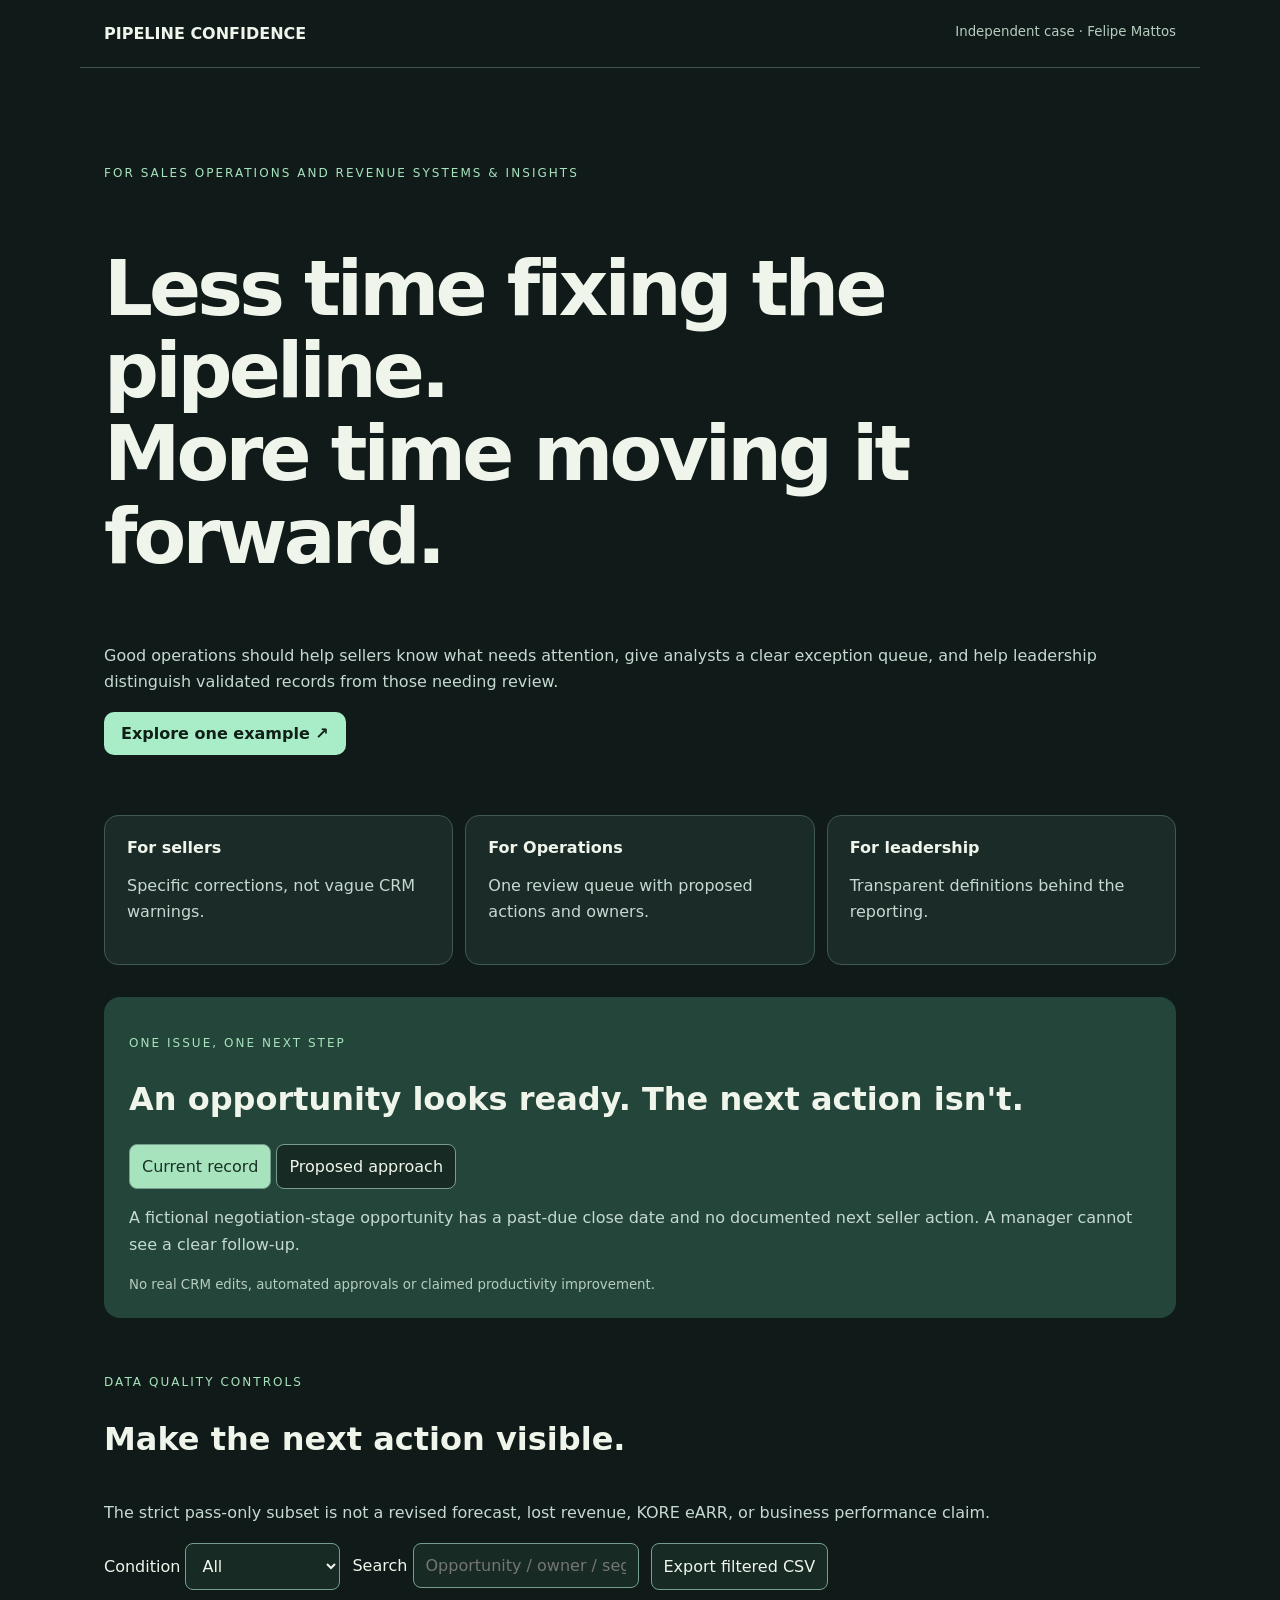
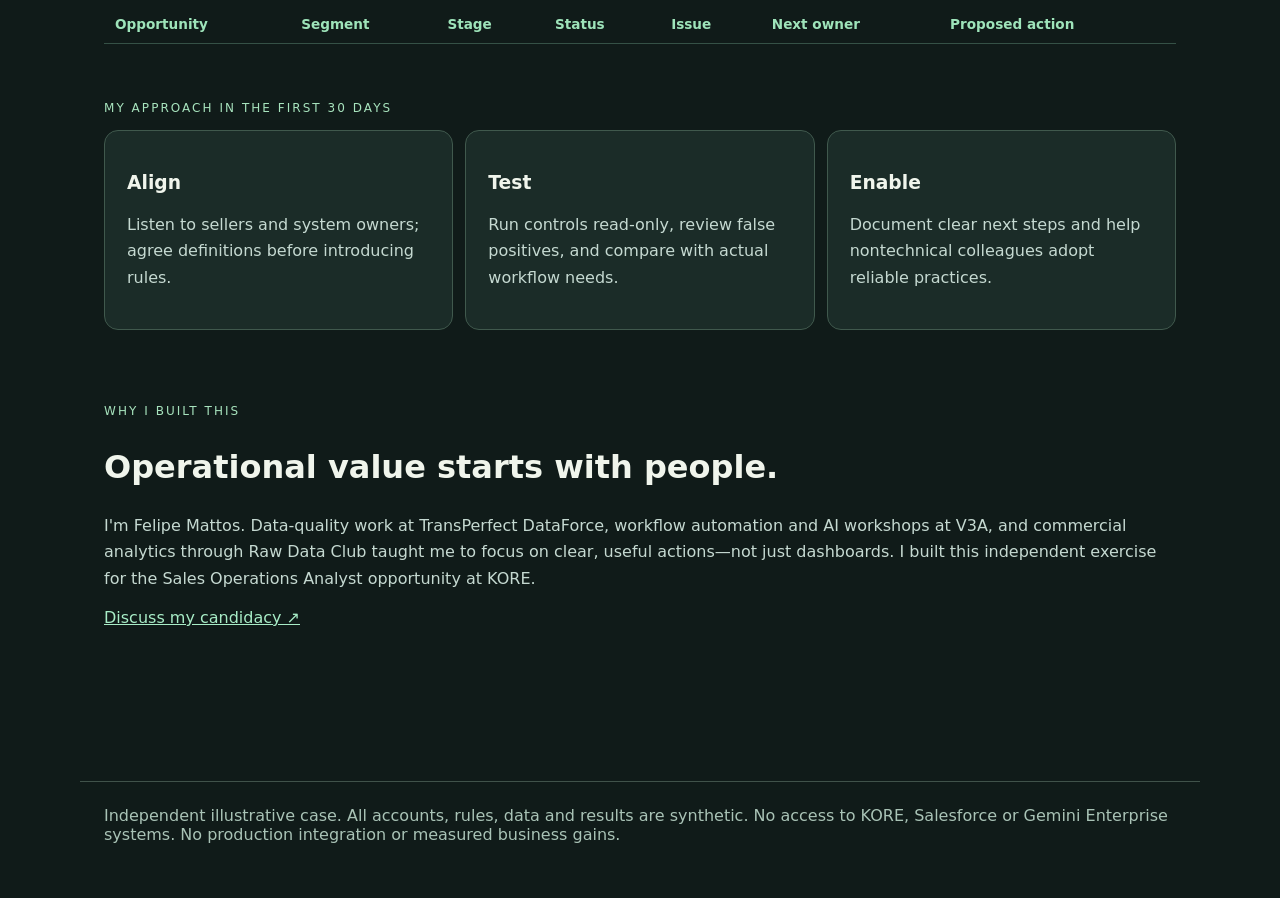
==== src/template.html @ af104650 "Add interactive site source and automated build" ====
<!doctype html><html lang="en"><head><meta charset="utf-8"><meta name="viewport" content="width=device-width,initial-scale=1"><title>Pipeline Confidence — Felipe Mattos</title><style>:root{font:16px system-ui,sans-serif;color:#f0f5ec;background:#101b19}*{box-sizing:border-box}body{margin:0}main,header{max-width:1120px;margin:auto;padding:24px}header{border-bottom:1px solid #40524a;display:flex;justify-content:space-between}h1{font-size:clamp(2.7rem,6vw,5.5rem);line-height:1.08;letter-spacing:-.05em}h2{font-size:2rem}p{line-height:1.65;color:#c5d9d1}.hero{padding:60px 0}.eyebrow{font-size:.75rem;color:#a7e3bd;letter-spacing:.17em;text-transform:uppercase}.metrics,.benefits{display:grid;grid-template-columns:repeat(4,1fr);gap:12px}.benefits{grid-template-columns:repeat(3,1fr)}.panel{background:#1b2c28;border:1px solid #40594d;border-radius:14px;padding:22px}.panel strong{font-size:1.8rem}small{color:#b6ccc0}.case{padding:25px;background:#244539;border-radius:16px;margin-top:32px}button,select,input{font:inherit;padding:12px;border:1px solid #779e8c;border-radius:8px;background:#172b24;color:#f0f5ec}button{cursor:pointer}button[aria-pressed=true]{background:#a7e3bd;color:#183226}.controls{margin:55px 0}table{border-collapse:collapse;width:100%;min-width:700px}th,td{border-bottom:1px solid #355146;padding:11px;text-align:left;font-size:.85rem}th{color:#9ee4ba}.scroll{overflow:auto}.filters{display:flex;gap:12px;flex-wrap:wrap;margin-bottom:15px}a{color:#a8edc7}a.button{display:inline-block;background:#a8edc7;color:#102019;padding:12px 17px;text-decoration:none;border-radius:10px;font-weight:700}footer{margin:70px auto 30px;max-width:1120px;padding:24px;border-top:1px solid #40524a;color:#a9c3b6}@media(max-width:750px){.metrics,.benefits{grid-template-columns:1fr 1fr}}@media(max-width:480px){.metrics,.benefits{grid-template-columns:1fr}}</style></head><body><header><strong>PIPELINE CONFIDENCE</strong><small>Independent case · Felipe Mattos</small></header><main><section class="hero"><p class="eyebrow">For Sales Operations and Revenue Systems & Insights</p><h1>Less time fixing the pipeline.<br>More time moving it forward.</h1><p>Good operations should help sellers know what needs attention, give analysts a clear exception queue, and help leadership distinguish validated records from those needing review.</p><a class="button" href="#case">Explore one example ↗</a></section><div class="benefits"><div class="panel"><b>For sellers</b><p>Specific corrections, not vague CRM warnings.</p></div><div class="panel"><b>For Operations</b><p>One review queue with proposed actions and owners.</p></div><div class="panel"><b>For leadership</b><p>Transparent definitions behind the reporting.</p></div></div><section id="case" class="case"><p class="eyebrow">One issue, one next step</p><h2>An opportunity looks ready. The next action isn't.</h2><button id="before" aria-pressed="true">Current record</button> <button id="after" aria-pressed="false">Proposed approach</button><div id="scenario" aria-live="polite"><p>A fictional negotiation-stage opportunity has a past-due close date and no documented next seller action. A manager cannot see a clear follow-up.</p></div><small>No real CRM edits, automated approvals or claimed productivity improvement.</small></section><section class="controls"><p class="eyebrow">Data quality controls</p><h2>Make the next action visible.</h2><div class="metrics" id="metrics"></div><p>The strict pass-only subset is not a revised forecast, lost revenue, KORE eARR, or business performance claim.</p><div class="filters"><label>Condition <select id="status"><option>All</option><option>Needs review</option><option>Pass</option></select></label><label>Search <input id="query" placeholder="Opportunity / owner / segment"></label><button id="export">Export filtered CSV</button></div><div id="count" role="status"></div><div class="scroll"><table><thead><tr><th>Opportunity</th><th>Segment</th><th>Stage</th><th>Status</th><th>Issue</th><th>Next owner</th><th>Proposed action</th></tr></thead><tbody id="records"></tbody></table></div></section><section><p class="eyebrow">My approach in the first 30 days</p><div class="benefits"><div class="panel"><h3>Align</h3><p>Listen to sellers and system owners; agree definitions before introducing rules.</p></div><div class="panel"><h3>Test</h3><p>Run controls read-only, review false positives, and compare with actual workflow needs.</p></div><div class="panel"><h3>Enable</h3><p>Document clear next steps and help nontechnical colleagues adopt reliable practices.</p></div></div></section><section class="hero"><p class="eyebrow">Why I built this</p><h2>Operational value starts with people.</h2><p>I'm Felipe Mattos. Data-quality work at TransPerfect DataForce, workflow automation and AI workshops at V3A, and commercial analytics through Raw Data Club taught me to focus on clear, useful actions—not just dashboards. I built this independent exercise for the Sales Operations Analyst opportunity at KORE.</p><a href="https://www.linkedin.com/in/felipervm">Discuss my candidacy ↗</a></section></main><footer>Independent illustrative case. All accounts, rules, data and results are synthetic. No access to KORE, Salesforce or Gemini Enterprise systems. No production integration or measured business gains.</footer><script>const data=/*DATA_PAYLOAD*/;const records=data.records;const el=id=>document.getElementById(id);const money=v=>'CAD '+(v/1e6).toFixed(2)+'M';el('metrics').innerHTML=[['Opportunities',data.summary.records],['Need review',data.summary.review],['Reported open annualized value',money(data.summary.reported_open_arr_cad)],['Strict pass-only open subset',money(data.summary.validated_open_arr_cad)]].map(x=>'<div class="panel"><strong>'+x[1]+'</strong><br><small>'+x[0]+'</small></div>').join('');function render(){let q=el('query').value.toLowerCase(),s=el('status').value;let rows=records.filter(r=>(s==='All'||r.status===s)&&JSON.stringify([r.opportunity_id,r.owner,r.segment,r.stage]).toLowerCase().includes(q));el('count').textContent=rows.length+' fictional opportunities';el('records').innerHTML=rows.map(r=>'<tr><td>'+r.opportunity_id+'</td><td>'+r.segment+'</td><td>'+r.stage+'</td><td>'+r.status+'</td><td>'+r.issues.map(i=>i.code).join(', ')+'</td><td>'+r.next_owner+'</td><td>'+r.next_action+'</td></tr>').join('');return rows}el('query').oninput=render;el('status').onchange=render;el('export').onclick=()=>{const rows=render(),cols=['opportunity_id','stage','status','next_owner','next_action'];const esc=v=>'"'+String(v??'').replaceAll('"','""')+'"';const csv=[cols.join(','),...rows.map(r=>cols.map(c=>esc(r[c])).join(','))].join('\n');let a=document.createElement('a');a.href=URL.createObjectURL(new Blob([csv],{type:'text/csv'}));a.download='fictional-kore-exceptions.csv';a.click();setTimeout(()=>URL.revokeObjectURL(a.href),3000)};function scenario(after){el('before').setAttribute('aria-pressed',String(!after));el('after').setAttribute('aria-pressed',String(after));el('scenario').innerHTML=after?'<p>Flag the stale date and missing next step. Ask the opportunity owner for a dated follow-up; track the unresolved exception through Sales Operations. No automatic CRM updates.</p>':'<p>A fictional negotiation-stage opportunity has a past-due close date and no documented next seller action. A manager cannot see a clear follow-up.</p>'}el('before').onclick=()=>scenario(false);el('after').onclick=()=>scenario(true);render();</script></body></html>
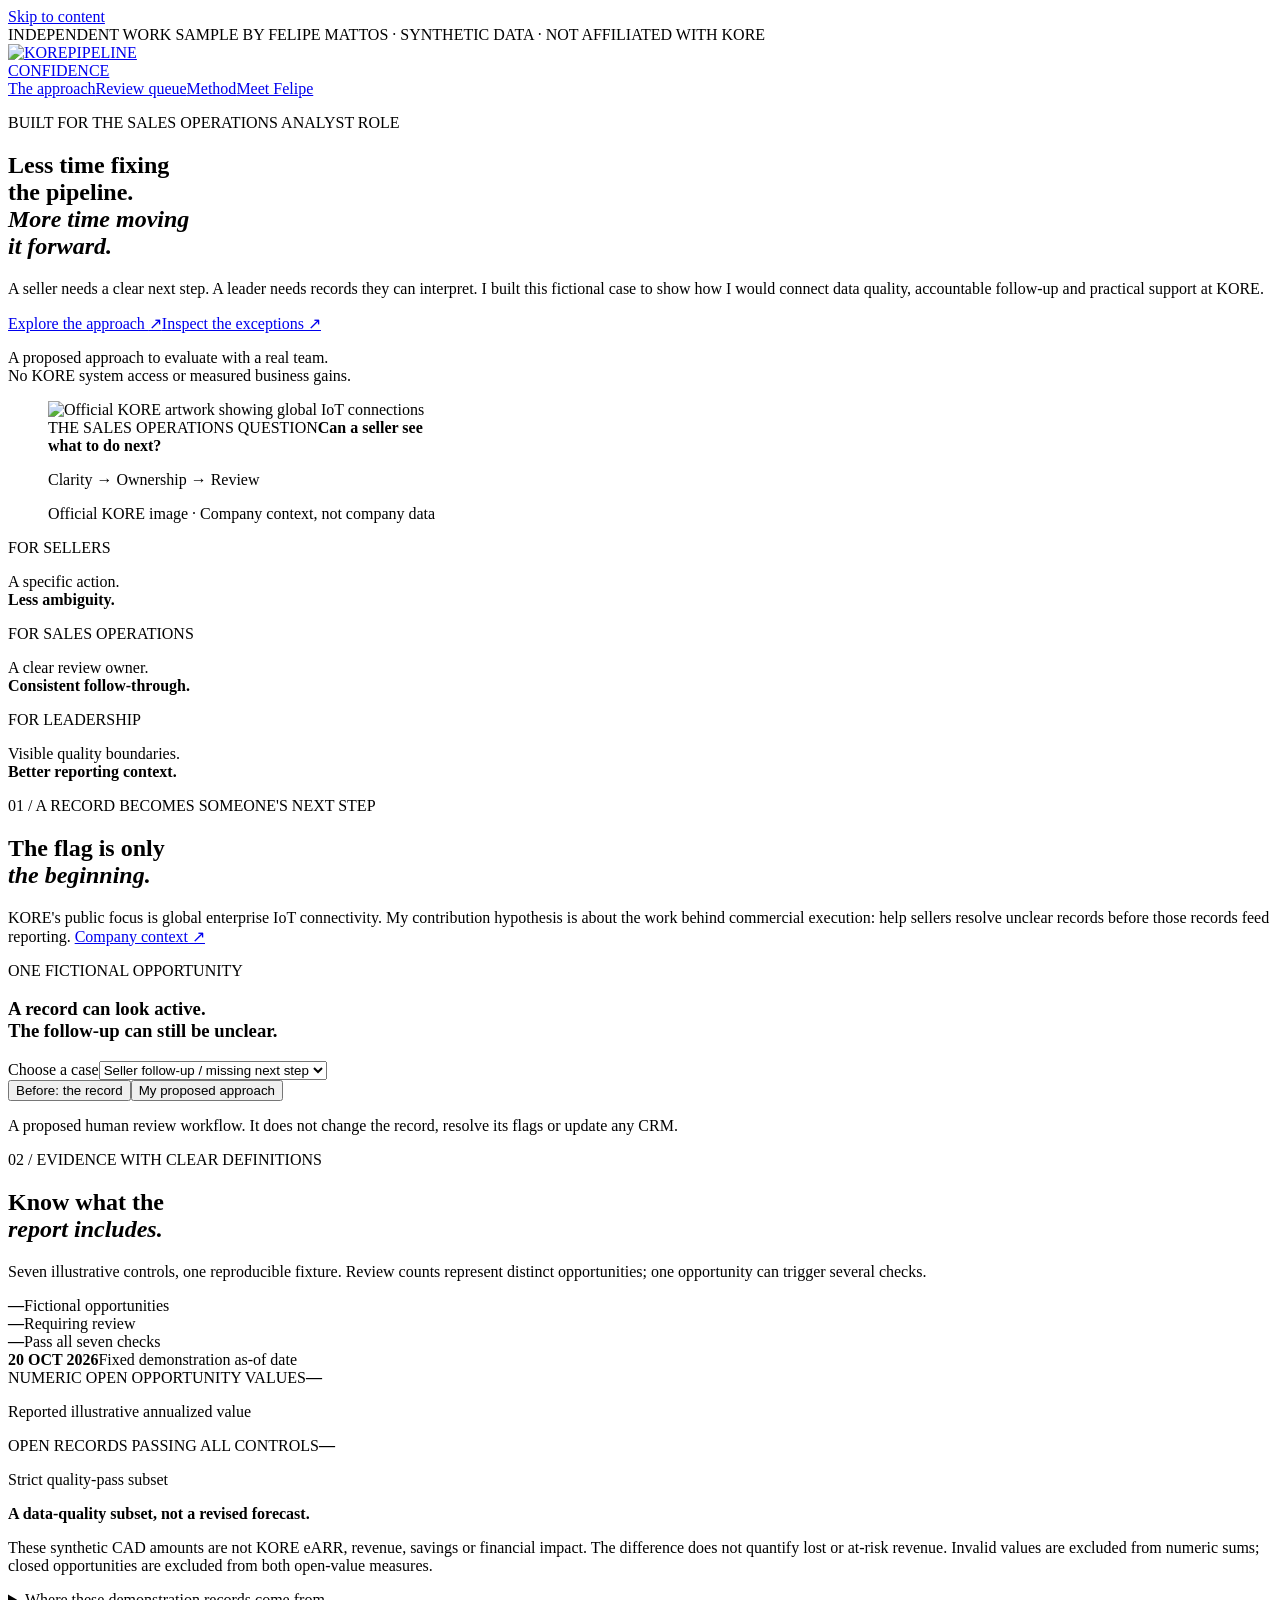
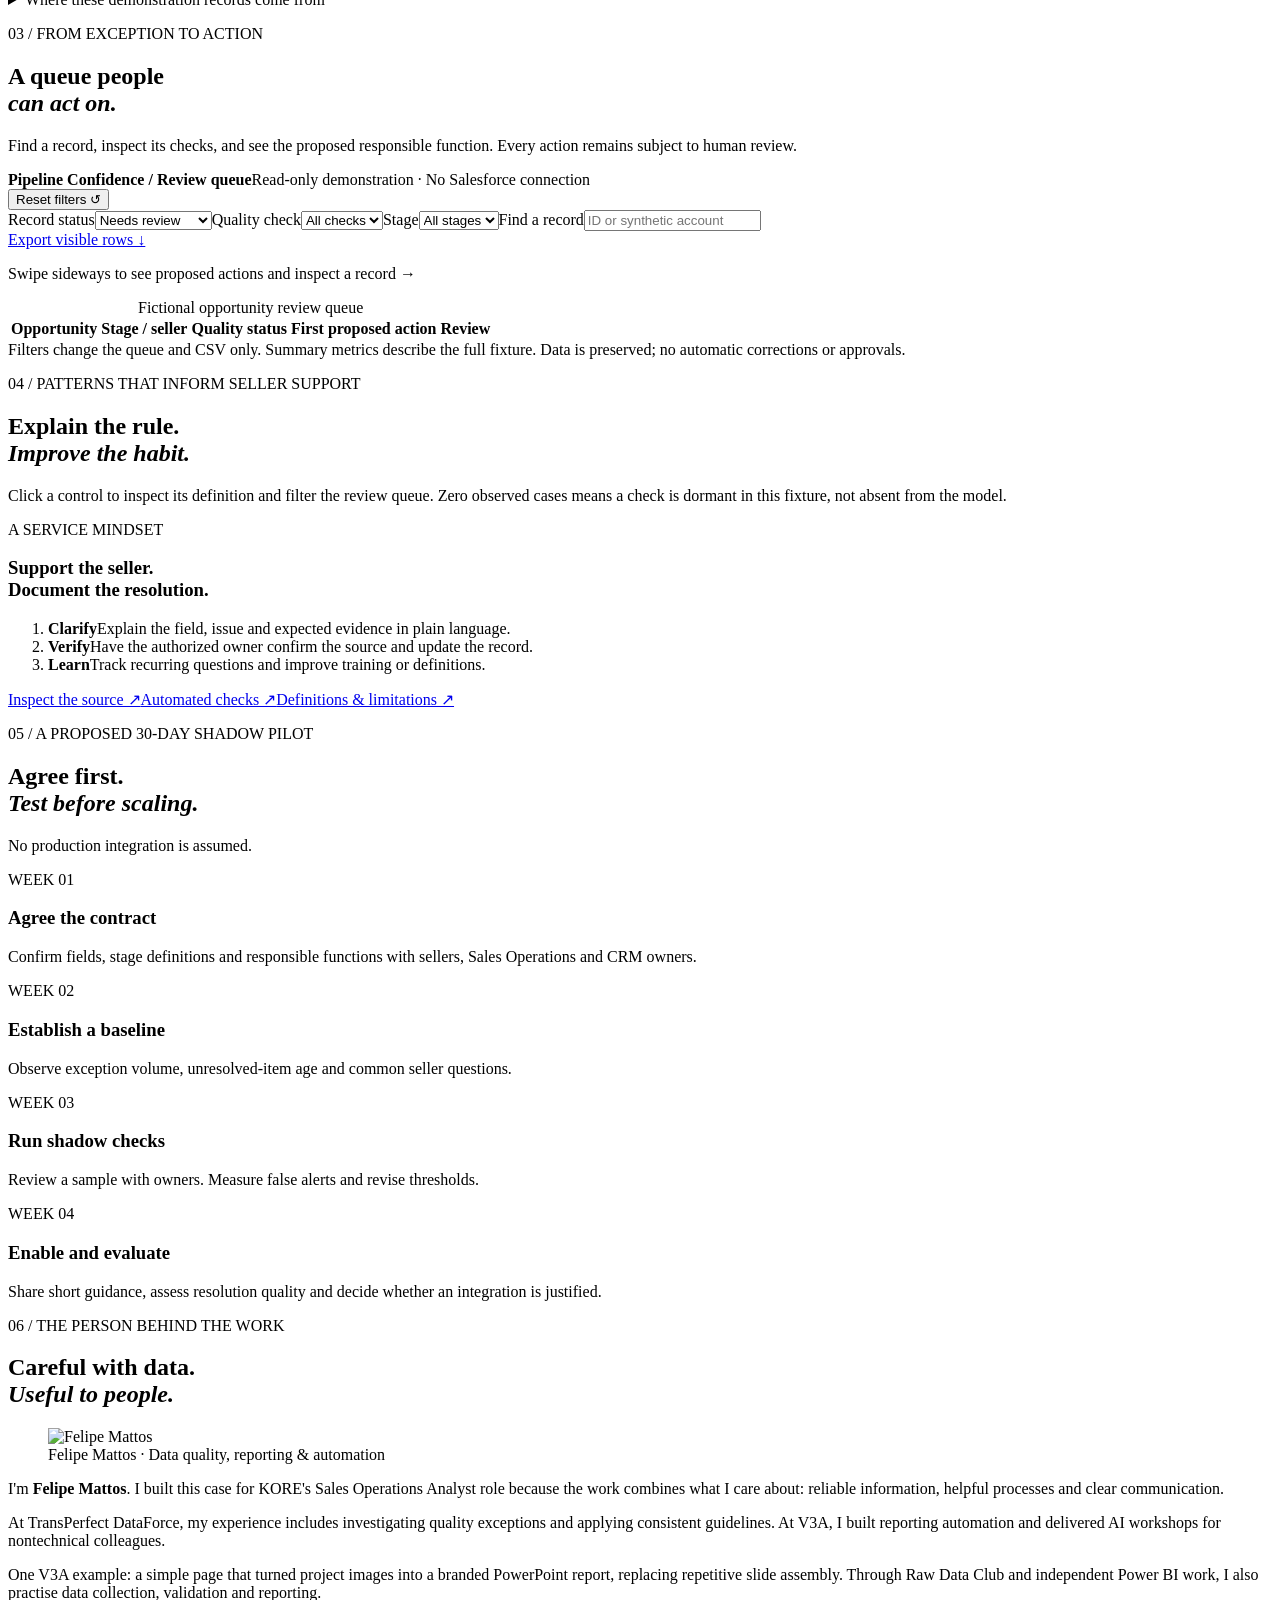
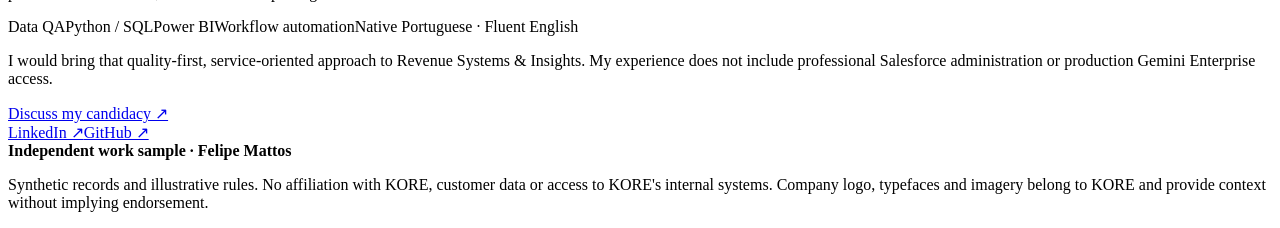
==== commit 4ecd06e9: "Redesign KORE candidacy case with original data, actionable reviews and portrait" ====
--- a/src/template.html
+++ b/src/template.html
@@ -1 +1,15 @@
-<!doctype html><html lang="en"><head><meta charset="utf-8"><meta name="viewport" content="width=device-width,initial-scale=1"><title>Pipeline Confidence — Felipe Mattos</title><style>:root{font:16px system-ui,sans-serif;color:#f0f5ec;background:#101b19}*{box-sizing:border-box}body{margin:0}main,header{max-width:1120px;margin:auto;padding:24px}header{border-bottom:1px solid #40524a;display:flex;justify-content:space-between}h1{font-size:clamp(2.7rem,6vw,5.5rem);line-height:1.08;letter-spacing:-.05em}h2{font-size:2rem}p{line-height:1.65;color:#c5d9d1}.hero{padding:60px 0}.eyebrow{font-size:.75rem;color:#a7e3bd;letter-spacing:.17em;text-transform:uppercase}.metrics,.benefits{display:grid;grid-template-columns:repeat(4,1fr);gap:12px}.benefits{grid-template-columns:repeat(3,1fr)}.panel{background:#1b2c28;border:1px solid #40594d;border-radius:14px;padding:22px}.panel strong{font-size:1.8rem}small{color:#b6ccc0}.case{padding:25px;background:#244539;border-radius:16px;margin-top:32px}button,select,input{font:inherit;padding:12px;border:1px solid #779e8c;border-radius:8px;background:#172b24;color:#f0f5ec}button{cursor:pointer}button[aria-pressed=true]{background:#a7e3bd;color:#183226}.controls{margin:55px 0}table{border-collapse:collapse;width:100%;min-width:700px}th,td{border-bottom:1px solid #355146;padding:11px;text-align:left;font-size:.85rem}th{color:#9ee4ba}.scroll{overflow:auto}.filters{display:flex;gap:12px;flex-wrap:wrap;margin-bottom:15px}a{color:#a8edc7}a.button{display:inline-block;background:#a8edc7;color:#102019;padding:12px 17px;text-decoration:none;border-radius:10px;font-weight:700}footer{margin:70px auto 30px;max-width:1120px;padding:24px;border-top:1px solid #40524a;color:#a9c3b6}@media(max-width:750px){.metrics,.benefits{grid-template-columns:1fr 1fr}}@media(max-width:480px){.metrics,.benefits{grid-template-columns:1fr}}</style></head><body><header><strong>PIPELINE CONFIDENCE</strong><small>Independent case · Felipe Mattos</small></header><main><section class="hero"><p class="eyebrow">For Sales Operations and Revenue Systems & Insights</p><h1>Less time fixing the pipeline.<br>More time moving it forward.</h1><p>Good operations should help sellers know what needs attention, give analysts a clear exception queue, and help leadership distinguish validated records from those needing review.</p><a class="button" href="#case">Explore one example ↗</a></section><div class="benefits"><div class="panel"><b>For sellers</b><p>Specific corrections, not vague CRM warnings.</p></div><div class="panel"><b>For Operations</b><p>One review queue with proposed actions and owners.</p></div><div class="panel"><b>For leadership</b><p>Transparent definitions behind the reporting.</p></div></div><section id="case" class="case"><p class="eyebrow">One issue, one next step</p><h2>An opportunity looks ready. The next action isn't.</h2><button id="before" aria-pressed="true">Current record</button> <button id="after" aria-pressed="false">Proposed approach</button><div id="scenario" aria-live="polite"><p>A fictional negotiation-stage opportunity has a past-due close date and no documented next seller action. A manager cannot see a clear follow-up.</p></div><small>No real CRM edits, automated approvals or claimed productivity improvement.</small></section><section class="controls"><p class="eyebrow">Data quality controls</p><h2>Make the next action visible.</h2><div class="metrics" id="metrics"></div><p>The strict pass-only subset is not a revised forecast, lost revenue, KORE eARR, or business performance claim.</p><div class="filters"><label>Condition <select id="status"><option>All</option><option>Needs review</option><option>Pass</option></select></label><label>Search <input id="query" placeholder="Opportunity / owner / segment"></label><button id="export">Export filtered CSV</button></div><div id="count" role="status"></div><div class="scroll"><table><thead><tr><th>Opportunity</th><th>Segment</th><th>Stage</th><th>Status</th><th>Issue</th><th>Next owner</th><th>Proposed action</th></tr></thead><tbody id="records"></tbody></table></div></section><section><p class="eyebrow">My approach in the first 30 days</p><div class="benefits"><div class="panel"><h3>Align</h3><p>Listen to sellers and system owners; agree definitions before introducing rules.</p></div><div class="panel"><h3>Test</h3><p>Run controls read-only, review false positives, and compare with actual workflow needs.</p></div><div class="panel"><h3>Enable</h3><p>Document clear next steps and help nontechnical colleagues adopt reliable practices.</p></div></div></section><section class="hero"><p class="eyebrow">Why I built this</p><h2>Operational value starts with people.</h2><p>I'm Felipe Mattos. Data-quality work at TransPerfect DataForce, workflow automation and AI workshops at V3A, and commercial analytics through Raw Data Club taught me to focus on clear, useful actions—not just dashboards. I built this independent exercise for the Sales Operations Analyst opportunity at KORE.</p><a href="https://www.linkedin.com/in/felipervm">Discuss my candidacy ↗</a></section></main><footer>Independent illustrative case. All accounts, rules, data and results are synthetic. No access to KORE, Salesforce or Gemini Enterprise systems. No production integration or measured business gains.</footer><script>const data=/*DATA_PAYLOAD*/;const records=data.records;const el=id=>document.getElementById(id);const money=v=>'CAD '+(v/1e6).toFixed(2)+'M';el('metrics').innerHTML=[['Opportunities',data.summary.records],['Need review',data.summary.review],['Reported open annualized value',money(data.summary.reported_open_arr_cad)],['Strict pass-only open subset',money(data.summary.validated_open_arr_cad)]].map(x=>'<div class="panel"><strong>'+x[1]+'</strong><br><small>'+x[0]+'</small></div>').join('');function render(){let q=el('query').value.toLowerCase(),s=el('status').value;let rows=records.filter(r=>(s==='All'||r.status===s)&&JSON.stringify([r.opportunity_id,r.owner,r.segment,r.stage]).toLowerCase().includes(q));el('count').textContent=rows.length+' fictional opportunities';el('records').innerHTML=rows.map(r=>'<tr><td>'+r.opportunity_id+'</td><td>'+r.segment+'</td><td>'+r.stage+'</td><td>'+r.status+'</td><td>'+r.issues.map(i=>i.code).join(', ')+'</td><td>'+r.next_owner+'</td><td>'+r.next_action+'</td></tr>').join('');return rows}el('query').oninput=render;el('status').onchange=render;el('export').onclick=()=>{const rows=render(),cols=['opportunity_id','stage','status','next_owner','next_action'];const esc=v=>'"'+String(v??'').replaceAll('"','""')+'"';const csv=[cols.join(','),...rows.map(r=>cols.map(c=>esc(r[c])).join(','))].join('\n');let a=document.createElement('a');a.href=URL.createObjectURL(new Blob([csv],{type:'text/csv'}));a.download='fictional-kore-exceptions.csv';a.click();setTimeout(()=>URL.revokeObjectURL(a.href),3000)};function scenario(after){el('before').setAttribute('aria-pressed',String(!after));el('after').setAttribute('aria-pressed',String(after));el('scenario').innerHTML=after?'<p>Flag the stale date and missing next step. Ask the opportunity owner for a dated follow-up; track the unresolved exception through Sales Operations. No automatic CRM updates.</p>':'<p>A fictional negotiation-stage opportunity has a past-due close date and no documented next seller action. A manager cannot see a clear follow-up.</p>'}el('before').onclick=()=>scenario(false);el('after').onclick=()=>scenario(true);render();</script></body></html>+<!doctype html><html lang="en"><head><meta charset="utf-8"><meta name="viewport" content="width=device-width,initial-scale=1"><title>Pipeline Confidence — Felipe Mattos × KORE</title><meta name="description" content="A fictional Sales Operations work sample by Felipe Mattos: clearer seller actions, accountable pipeline reviews and transparent reporting."><link rel="stylesheet" href="styles.css?v=kore-20261020"></head><body>
+<a class="skip" href="#main">Skip to content</a><div class="notice">INDEPENDENT WORK SAMPLE BY FELIPE MATTOS · SYNTHETIC DATA · NOT AFFILIATED WITH KORE</div>
+<header><div class="wrap nav"><a class="brand" href="#home"><img src="https://www.korewireless.com/wp-content/uploads/logo.png" alt="KORE" width="110" height="40"><span>PIPELINE<br>CONFIDENCE</span></a><nav aria-label="Main navigation"><a href="#approach">The approach</a><a href="#queue">Review queue</a><a href="#method">Method</a><a href="#about">Meet Felipe</a></nav></div></header>
+<main id="main"><section class="hero" id="home"><div class="wrap hero-grid"><div class="hero-copy"><p class="eyebrow">BUILT FOR THE SALES OPERATIONS ANALYST ROLE</p><h1>Less time fixing<br>the pipeline.<br><em>More time moving<br>it forward.</em></h1><p class="lead">A seller needs a clear next step. A leader needs records they can interpret. I built this fictional case to show how I would connect data quality, accountable follow-up and practical support at KORE.</p><div class="actions"><a class="button" href="#approach">Explore the approach <span>↗</span></a><a class="text-link" href="#queue">Inspect the exceptions ↗</a></div><p class="hero-note">A proposed approach to evaluate with a real team.<br>No KORE system access or measured business gains.</p></div><figure class="hero-visual"><img src="https://www.korewireless.com/wp-content/uploads/KORE_Home_Banner-1.webp" alt="Official KORE artwork showing global IoT connections" fetchpriority="high"><div class="visual-label"><span>THE SALES OPERATIONS QUESTION</span><strong>Can a seller see<br>what to do next?</strong><p>Clarity → Ownership → Review</p></div><figcaption>Official KORE image · Company context, not company data</figcaption></figure></div></section>
+<section class="benefits wrap"><div><span>FOR SELLERS</span><p>A specific action.<br><b>Less ambiguity.</b></p></div><div><span>FOR SALES OPERATIONS</span><p>A clear review owner.<br><b>Consistent follow-through.</b></p></div><div><span>FOR LEADERSHIP</span><p>Visible quality boundaries.<br><b>Better reporting context.</b></p></div></section>
+<section class="section pale" id="approach"><div class="wrap"><p class="eyebrow">01 / A RECORD BECOMES SOMEONE'S NEXT STEP</p><div class="section-heading"><h2>The flag is only<br><em>the beginning.</em></h2><p>KORE's public focus is global enterprise IoT connectivity. My contribution hypothesis is about the work behind commercial execution: help sellers resolve unclear records before those records feed reporting. <a href="https://www.korewireless.com/" target="_blank" rel="noopener">Company context ↗</a></p></div>
+<div class="story"><div class="story-context"><span class="mini-label">ONE FICTIONAL OPPORTUNITY</span><h3>A record can look active.<br>The follow-up can still be unclear.</h3><label for="example">Choose a case<select id="example"><option value="KPC-0033">Seller follow-up / missing next step</option><option value="KPC-0019">Ownership / seller not assigned</option><option value="KPC-0069">Reconciliation / won value differs</option></select></label><div id="record-preview"></div></div><div class="story-view"><div class="switch" role="group" aria-label="Choose walkthrough view"><button id="case-before" aria-pressed="true">Before: the record</button><button id="case-after" aria-pressed="false">My proposed approach</button></div><div id="case-result" aria-live="polite"></div><p class="small-note">A proposed human review workflow. It does not change the record, resolve its flags or update any CRM.</p></div></div></div></section>
+<section class="section wrap" id="evidence"><p class="eyebrow">02 / EVIDENCE WITH CLEAR DEFINITIONS</p><div class="section-heading"><h2>Know what the<br><em>report includes.</em></h2><p>Seven illustrative controls, one reproducible fixture. Review counts represent distinct opportunities; one opportunity can trigger several checks.</p></div><div class="metrics" aria-label="Synthetic fixture counts"><div><b id="total">—</b><span>Fictional opportunities</span></div><div><b id="review">—</b><span>Requiring review</span></div><div><b id="passed">—</b><span>Pass all seven checks</span></div><div><b>20 OCT 2026</b><span>Fixed demonstration as-of date</span></div></div><div class="value-comparison"><div><span>NUMERIC OPEN OPPORTUNITY VALUES</span><strong id="reported">—</strong><p>Reported illustrative annualized value</p><div class="value-track"><i></i></div></div><div><span>OPEN RECORDS PASSING ALL CONTROLS</span><strong id="strict">—</strong><p>Strict quality-pass subset</p><div class="value-track"><i id="strict-bar"></i></div></div></div><div class="definition-note"><b>A data-quality subset, not a revised forecast.</b><p>These synthetic CAD amounts are not KORE eARR, revenue, savings or financial impact. The difference does not quantify lost or at-risk revenue. Invalid values are excluded from numeric sums; closed opportunities are excluded from both open-value measures.</p><details><summary>Where these demonstration records come from</summary><p>These original synthetic records are generated with seed 20261020, evaluated as of 20 October 2026, and preserved in the repository. All accounts, owners and values are invented. The browser and Python checks are tested for agreement.</p></details></div></section>
+<section class="section navy" id="queue"><div class="wrap"><p class="eyebrow">03 / FROM EXCEPTION TO ACTION</p><div class="section-heading"><h2>A queue people<br><em>can act on.</em></h2><p>Find a record, inspect its checks, and see the proposed responsible function. Every action remains subject to human review.</p></div><div class="dashboard"><div class="dash-head"><div><b>Pipeline Confidence / Review queue</b><span>Read-only demonstration · No Salesforce connection</span></div><button class="outline" id="reset">Reset filters ↺</button></div><div class="filters"><label>Record status<select id="status"><option value="review">Needs review</option><option value="all">All records</option><option value="pass">Passes controls</option></select></label><label>Quality check<select id="rule"><option value="all">All checks</option></select></label><label>Stage<select id="stage"><option value="all">All stages</option></select></label><label class="search">Find a record<input id="search" type="search" placeholder="ID or synthetic account"></label></div><div class="queue-meta"><span id="count" role="status" aria-live="polite"></span><a id="export" download="fictional-pipeline-review.csv" href="#">Export visible rows ↓</a></div><p class="table-hint">Swipe sideways to see proposed actions and inspect a record →</p><div class="table-scroll"><table><caption>Fictional opportunity review queue</caption><thead><tr><th>Opportunity</th><th>Stage / seller</th><th>Quality status</th><th>First proposed action</th><th>Review</th></tr></thead><tbody id="rows"></tbody></table></div><div class="dash-foot">Filters change the queue and CSV only. Summary metrics describe the full fixture. Data is preserved; no automatic corrections or approvals.</div></div></div></section>
+<section class="section wrap" id="method"><p class="eyebrow">04 / PATTERNS THAT INFORM SELLER SUPPORT</p><div class="section-heading"><h2>Explain the rule.<br><em>Improve the habit.</em></h2><p>Click a control to inspect its definition and filter the review queue. Zero observed cases means a check is dormant in this fixture, not absent from the model.</p></div><div id="controls" class="controls"></div><div class="enablement"><div><p class="eyebrow">A SERVICE MINDSET</p><h3>Support the seller.<br>Document the resolution.</h3></div><ol><li><b>Clarify</b><span>Explain the field, issue and expected evidence in plain language.</span></li><li><b>Verify</b><span>Have the authorized owner confirm the source and update the record.</span></li><li><b>Learn</b><span>Track recurring questions and improve training or definitions.</span></li></ol></div><div class="proof-links"><a href="https://github.com/felipervm/kore-pipeline-confidence" target="_blank" rel="noopener">Inspect the source ↗</a><a href="https://github.com/felipervm/kore-pipeline-confidence/actions" target="_blank" rel="noopener">Automated checks ↗</a><a href="https://github.com/felipervm/kore-pipeline-confidence/blob/main/docs/method.md" target="_blank" rel="noopener">Definitions & limitations ↗</a></div></section>
+<section class="section pale"><div class="wrap pilot"><div><p class="eyebrow">05 / A PROPOSED 30-DAY SHADOW PILOT</p><h2>Agree first.<br><em>Test before scaling.</em></h2><p>No production integration is assumed.</p></div><div class="pilot-steps"><div><span>WEEK 01</span><h3>Agree the contract</h3><p>Confirm fields, stage definitions and responsible functions with sellers, Sales Operations and CRM owners.</p></div><div><span>WEEK 02</span><h3>Establish a baseline</h3><p>Observe exception volume, unresolved-item age and common seller questions.</p></div><div><span>WEEK 03</span><h3>Run shadow checks</h3><p>Review a sample with owners. Measure false alerts and revise thresholds.</p></div><div><span>WEEK 04</span><h3>Enable and evaluate</h3><p>Share short guidance, assess resolution quality and decide whether an integration is justified.</p></div></div></div></section>
+<section class="section wrap about" id="about"><div><p class="eyebrow">06 / THE PERSON BEHIND THE WORK</p><h2>Careful with data.<br><em>Useful to people.</em></h2><figure class="portrait"><img src="assets/felipe-mattos.png" alt="Felipe Mattos" width="400" height="400" loading="lazy"><figcaption>Felipe Mattos · Data quality, reporting & automation</figcaption></figure></div><div class="about-copy"><p class="intro">I'm <b>Felipe Mattos</b>. I built this case for KORE's Sales Operations Analyst role because the work combines what I care about: reliable information, helpful processes and clear communication.</p><p>At TransPerfect DataForce, my experience includes investigating quality exceptions and applying consistent guidelines. At V3A, I built reporting automation and delivered AI workshops for nontechnical colleagues.</p><p>One V3A example: a simple page that turned project images into a branded PowerPoint report, replacing repetitive slide assembly. Through Raw Data Club and independent Power BI work, I also practise data collection, validation and reporting.</p><div class="skill-strip"><span>Data QA</span><span>Python / SQL</span><span>Power BI</span><span>Workflow automation</span><span>Native Portuguese · Fluent English</span></div><p>I would bring that quality-first, service-oriented approach to Revenue Systems & Insights. My experience does not include professional Salesforce administration or production Gemini Enterprise access.</p><a class="button" href="mailto:felipervm22@gmail.com?subject=KORE%20Sales%20Operations%20work%20sample">Discuss my candidacy ↗</a><div class="contact-links"><a href="https://www.linkedin.com/in/felipervm/" target="_blank" rel="noopener">LinkedIn ↗</a><a href="https://github.com/felipervm/kore-pipeline-confidence" target="_blank" rel="noopener">GitHub ↗</a></div></div></section></main>
+<footer><div class="wrap"><b>Independent work sample · Felipe Mattos</b><p>Synthetic records and illustrative rules. No affiliation with KORE, customer data or access to KORE's internal systems. Company logo, typefaces and imagery belong to KORE and provide context without implying endorsement.</p></div></footer>
+<dialog id="inspection" aria-labelledby="inspection-title"><div class="dialog-head"><div><span class="eyebrow">FICTIONAL OPPORTUNITY / HUMAN REVIEW</span><h2 id="inspection-title"></h2></div><button id="close" aria-label="Close inspection">✕</button></div><div id="inspection-body"></div><p class="small-note">Proposed actions only. Nothing has been executed or written back to a CRM.</p></dialog>
+<script src="data.js?v=kore-20261020"></script><script src="engine.js?v=kore-20261020"></script><script src="app.js?v=kore-20261020"></script></body></html>
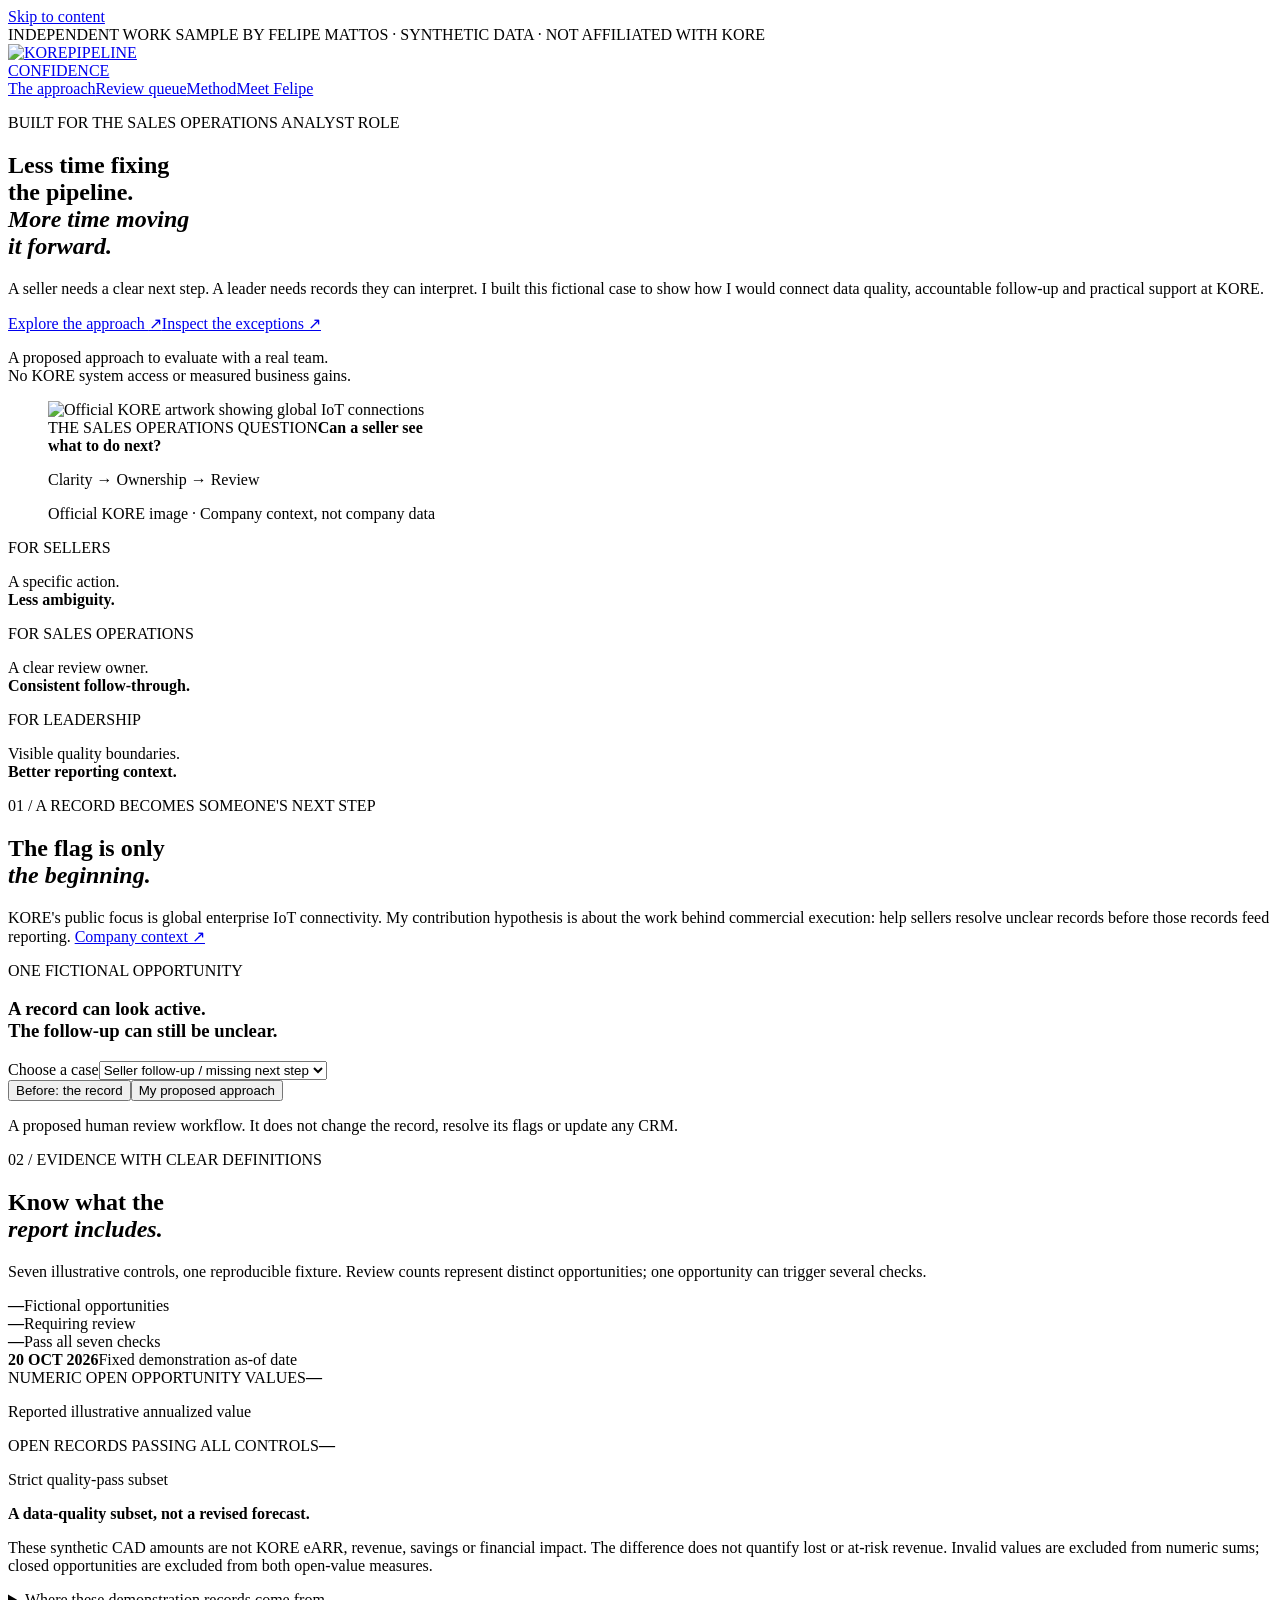
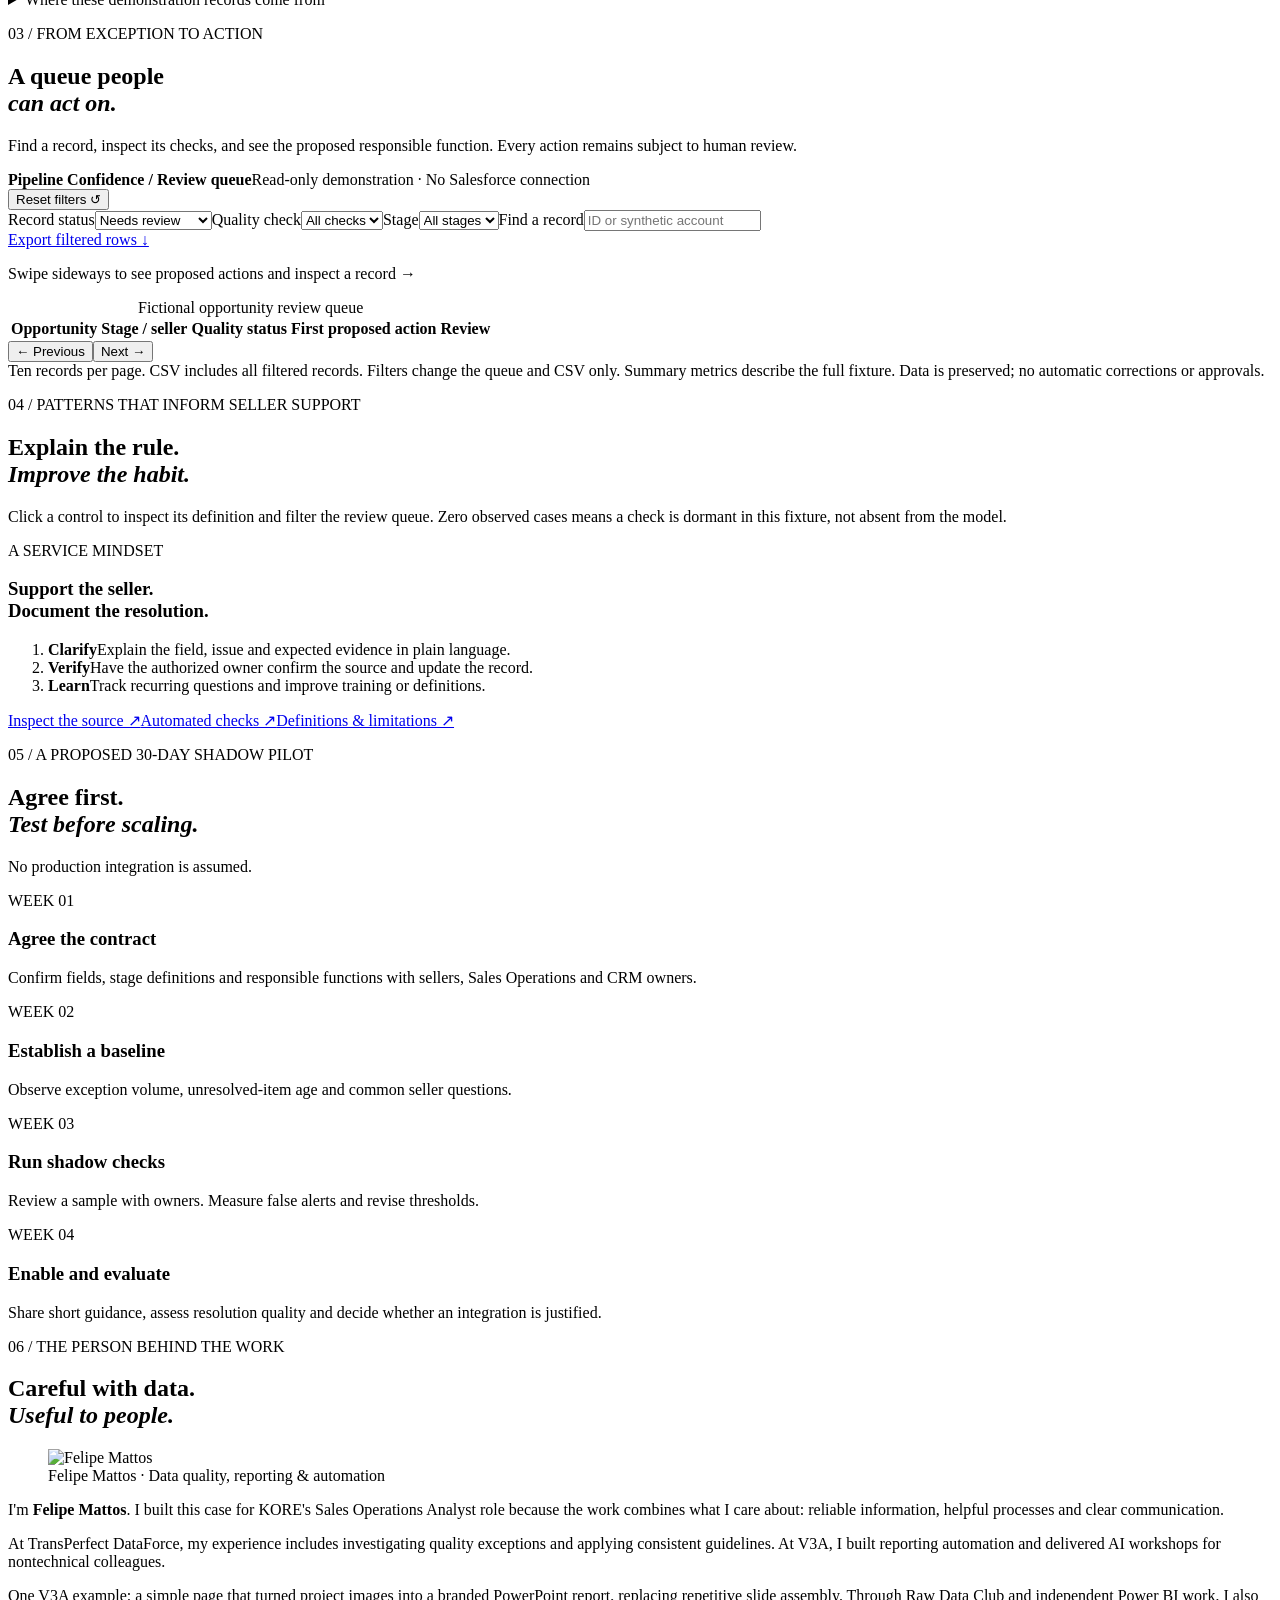
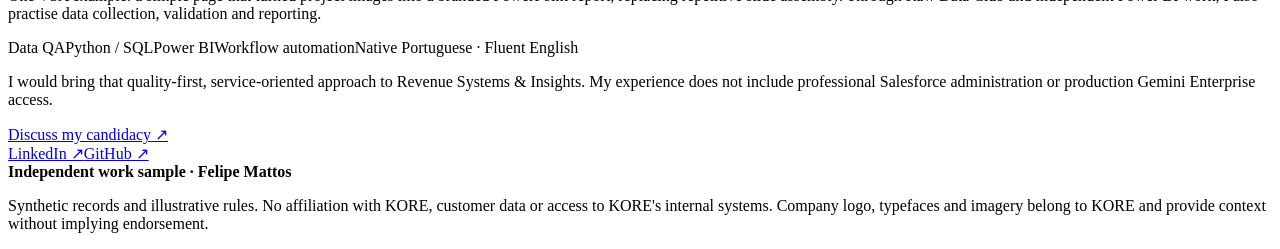
==== commit 82d89086: "Keep the review queue concise with accessible pagination" ====
--- a/src/template.html
+++ b/src/template.html
@@ -6,7 +6,7 @@
 <section class="section pale" id="approach"><div class="wrap"><p class="eyebrow">01 / A RECORD BECOMES SOMEONE'S NEXT STEP</p><div class="section-heading"><h2>The flag is only<br><em>the beginning.</em></h2><p>KORE's public focus is global enterprise IoT connectivity. My contribution hypothesis is about the work behind commercial execution: help sellers resolve unclear records before those records feed reporting. <a href="https://www.korewireless.com/" target="_blank" rel="noopener">Company context ↗</a></p></div>
 <div class="story"><div class="story-context"><span class="mini-label">ONE FICTIONAL OPPORTUNITY</span><h3>A record can look active.<br>The follow-up can still be unclear.</h3><label for="example">Choose a case<select id="example"><option value="KPC-0033">Seller follow-up / missing next step</option><option value="KPC-0019">Ownership / seller not assigned</option><option value="KPC-0069">Reconciliation / won value differs</option></select></label><div id="record-preview"></div></div><div class="story-view"><div class="switch" role="group" aria-label="Choose walkthrough view"><button id="case-before" aria-pressed="true">Before: the record</button><button id="case-after" aria-pressed="false">My proposed approach</button></div><div id="case-result" aria-live="polite"></div><p class="small-note">A proposed human review workflow. It does not change the record, resolve its flags or update any CRM.</p></div></div></div></section>
 <section class="section wrap" id="evidence"><p class="eyebrow">02 / EVIDENCE WITH CLEAR DEFINITIONS</p><div class="section-heading"><h2>Know what the<br><em>report includes.</em></h2><p>Seven illustrative controls, one reproducible fixture. Review counts represent distinct opportunities; one opportunity can trigger several checks.</p></div><div class="metrics" aria-label="Synthetic fixture counts"><div><b id="total">—</b><span>Fictional opportunities</span></div><div><b id="review">—</b><span>Requiring review</span></div><div><b id="passed">—</b><span>Pass all seven checks</span></div><div><b>20 OCT 2026</b><span>Fixed demonstration as-of date</span></div></div><div class="value-comparison"><div><span>NUMERIC OPEN OPPORTUNITY VALUES</span><strong id="reported">—</strong><p>Reported illustrative annualized value</p><div class="value-track"><i></i></div></div><div><span>OPEN RECORDS PASSING ALL CONTROLS</span><strong id="strict">—</strong><p>Strict quality-pass subset</p><div class="value-track"><i id="strict-bar"></i></div></div></div><div class="definition-note"><b>A data-quality subset, not a revised forecast.</b><p>These synthetic CAD amounts are not KORE eARR, revenue, savings or financial impact. The difference does not quantify lost or at-risk revenue. Invalid values are excluded from numeric sums; closed opportunities are excluded from both open-value measures.</p><details><summary>Where these demonstration records come from</summary><p>These original synthetic records are generated with seed 20261020, evaluated as of 20 October 2026, and preserved in the repository. All accounts, owners and values are invented. The browser and Python checks are tested for agreement.</p></details></div></section>
-<section class="section navy" id="queue"><div class="wrap"><p class="eyebrow">03 / FROM EXCEPTION TO ACTION</p><div class="section-heading"><h2>A queue people<br><em>can act on.</em></h2><p>Find a record, inspect its checks, and see the proposed responsible function. Every action remains subject to human review.</p></div><div class="dashboard"><div class="dash-head"><div><b>Pipeline Confidence / Review queue</b><span>Read-only demonstration · No Salesforce connection</span></div><button class="outline" id="reset">Reset filters ↺</button></div><div class="filters"><label>Record status<select id="status"><option value="review">Needs review</option><option value="all">All records</option><option value="pass">Passes controls</option></select></label><label>Quality check<select id="rule"><option value="all">All checks</option></select></label><label>Stage<select id="stage"><option value="all">All stages</option></select></label><label class="search">Find a record<input id="search" type="search" placeholder="ID or synthetic account"></label></div><div class="queue-meta"><span id="count" role="status" aria-live="polite"></span><a id="export" download="fictional-pipeline-review.csv" href="#">Export visible rows ↓</a></div><p class="table-hint">Swipe sideways to see proposed actions and inspect a record →</p><div class="table-scroll"><table><caption>Fictional opportunity review queue</caption><thead><tr><th>Opportunity</th><th>Stage / seller</th><th>Quality status</th><th>First proposed action</th><th>Review</th></tr></thead><tbody id="rows"></tbody></table></div><div class="dash-foot">Filters change the queue and CSV only. Summary metrics describe the full fixture. Data is preserved; no automatic corrections or approvals.</div></div></div></section>
+<section class="section navy" id="queue"><div class="wrap"><p class="eyebrow">03 / FROM EXCEPTION TO ACTION</p><div class="section-heading"><h2>A queue people<br><em>can act on.</em></h2><p>Find a record, inspect its checks, and see the proposed responsible function. Every action remains subject to human review.</p></div><div class="dashboard"><div class="dash-head"><div><b>Pipeline Confidence / Review queue</b><span>Read-only demonstration · No Salesforce connection</span></div><button class="outline" id="reset">Reset filters ↺</button></div><div class="filters"><label>Record status<select id="status"><option value="review">Needs review</option><option value="all">All records</option><option value="pass">Passes controls</option></select></label><label>Quality check<select id="rule"><option value="all">All checks</option></select></label><label>Stage<select id="stage"><option value="all">All stages</option></select></label><label class="search">Find a record<input id="search" type="search" placeholder="ID or synthetic account"></label></div><div class="queue-meta"><span id="count" role="status" aria-live="polite"></span><a id="export" download="fictional-pipeline-review.csv" href="#">Export filtered rows ↓</a></div><p class="table-hint">Swipe sideways to see proposed actions and inspect a record →</p><div class="table-scroll"><table><caption>Fictional opportunity review queue</caption><thead><tr><th>Opportunity</th><th>Stage / seller</th><th>Quality status</th><th>First proposed action</th><th>Review</th></tr></thead><tbody id="rows"></tbody></table></div><div class="pagination"><span id="page-info" aria-live="polite"></span><div><button id="previous" class="outline" type="button">← Previous</button><button id="next" class="outline" type="button">Next →</button></div></div><div class="dash-foot">Ten records per page. CSV includes all filtered records. Filters change the queue and CSV only. Summary metrics describe the full fixture. Data is preserved; no automatic corrections or approvals.</div></div></div></section>
 <section class="section wrap" id="method"><p class="eyebrow">04 / PATTERNS THAT INFORM SELLER SUPPORT</p><div class="section-heading"><h2>Explain the rule.<br><em>Improve the habit.</em></h2><p>Click a control to inspect its definition and filter the review queue. Zero observed cases means a check is dormant in this fixture, not absent from the model.</p></div><div id="controls" class="controls"></div><div class="enablement"><div><p class="eyebrow">A SERVICE MINDSET</p><h3>Support the seller.<br>Document the resolution.</h3></div><ol><li><b>Clarify</b><span>Explain the field, issue and expected evidence in plain language.</span></li><li><b>Verify</b><span>Have the authorized owner confirm the source and update the record.</span></li><li><b>Learn</b><span>Track recurring questions and improve training or definitions.</span></li></ol></div><div class="proof-links"><a href="https://github.com/felipervm/kore-pipeline-confidence" target="_blank" rel="noopener">Inspect the source ↗</a><a href="https://github.com/felipervm/kore-pipeline-confidence/actions" target="_blank" rel="noopener">Automated checks ↗</a><a href="https://github.com/felipervm/kore-pipeline-confidence/blob/main/docs/method.md" target="_blank" rel="noopener">Definitions & limitations ↗</a></div></section>
 <section class="section pale"><div class="wrap pilot"><div><p class="eyebrow">05 / A PROPOSED 30-DAY SHADOW PILOT</p><h2>Agree first.<br><em>Test before scaling.</em></h2><p>No production integration is assumed.</p></div><div class="pilot-steps"><div><span>WEEK 01</span><h3>Agree the contract</h3><p>Confirm fields, stage definitions and responsible functions with sellers, Sales Operations and CRM owners.</p></div><div><span>WEEK 02</span><h3>Establish a baseline</h3><p>Observe exception volume, unresolved-item age and common seller questions.</p></div><div><span>WEEK 03</span><h3>Run shadow checks</h3><p>Review a sample with owners. Measure false alerts and revise thresholds.</p></div><div><span>WEEK 04</span><h3>Enable and evaluate</h3><p>Share short guidance, assess resolution quality and decide whether an integration is justified.</p></div></div></div></section>
 <section class="section wrap about" id="about"><div><p class="eyebrow">06 / THE PERSON BEHIND THE WORK</p><h2>Careful with data.<br><em>Useful to people.</em></h2><figure class="portrait"><img src="assets/felipe-mattos.png" alt="Felipe Mattos" width="400" height="400" loading="lazy"><figcaption>Felipe Mattos · Data quality, reporting & automation</figcaption></figure></div><div class="about-copy"><p class="intro">I'm <b>Felipe Mattos</b>. I built this case for KORE's Sales Operations Analyst role because the work combines what I care about: reliable information, helpful processes and clear communication.</p><p>At TransPerfect DataForce, my experience includes investigating quality exceptions and applying consistent guidelines. At V3A, I built reporting automation and delivered AI workshops for nontechnical colleagues.</p><p>One V3A example: a simple page that turned project images into a branded PowerPoint report, replacing repetitive slide assembly. Through Raw Data Club and independent Power BI work, I also practise data collection, validation and reporting.</p><div class="skill-strip"><span>Data QA</span><span>Python / SQL</span><span>Power BI</span><span>Workflow automation</span><span>Native Portuguese · Fluent English</span></div><p>I would bring that quality-first, service-oriented approach to Revenue Systems & Insights. My experience does not include professional Salesforce administration or production Gemini Enterprise access.</p><a class="button" href="mailto:felipervm22@gmail.com?subject=KORE%20Sales%20Operations%20work%20sample">Discuss my candidacy ↗</a><div class="contact-links"><a href="https://www.linkedin.com/in/felipervm/" target="_blank" rel="noopener">LinkedIn ↗</a><a href="https://github.com/felipervm/kore-pipeline-confidence" target="_blank" rel="noopener">GitHub ↗</a></div></div></section></main>
